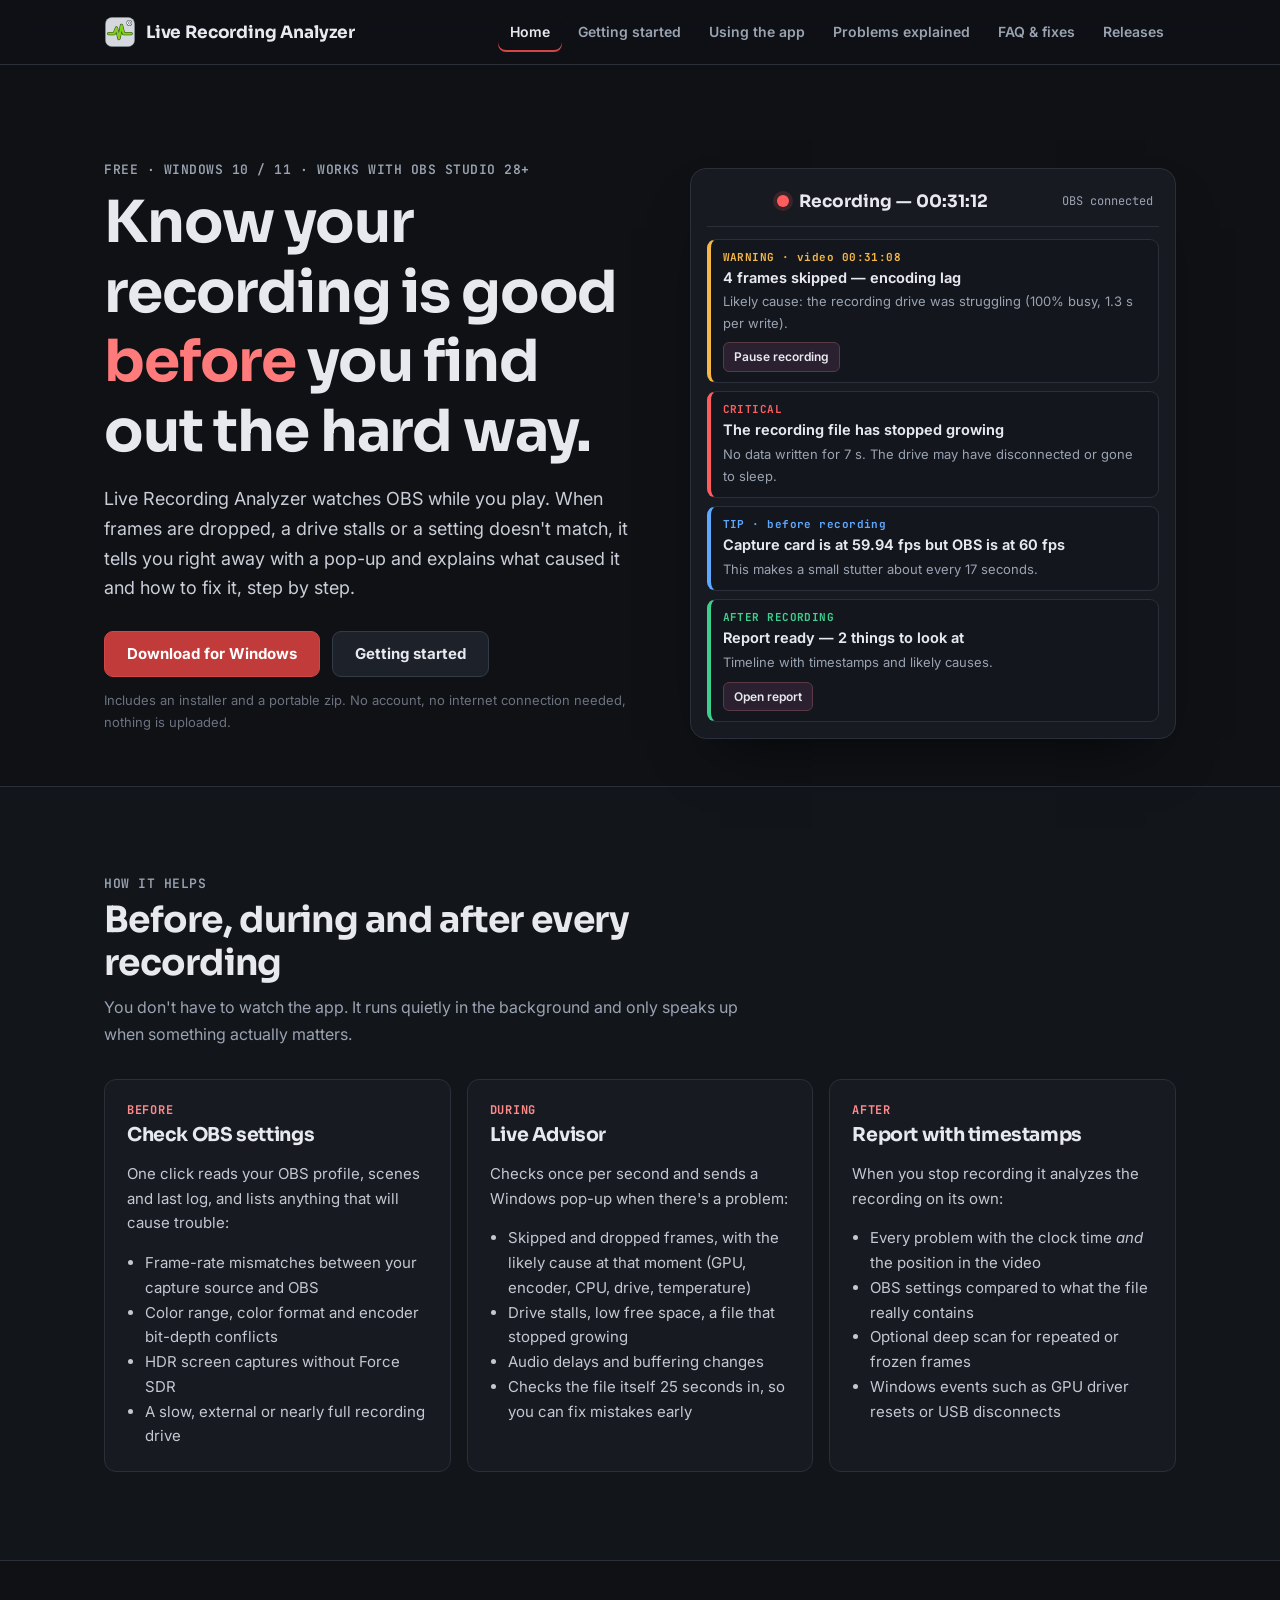
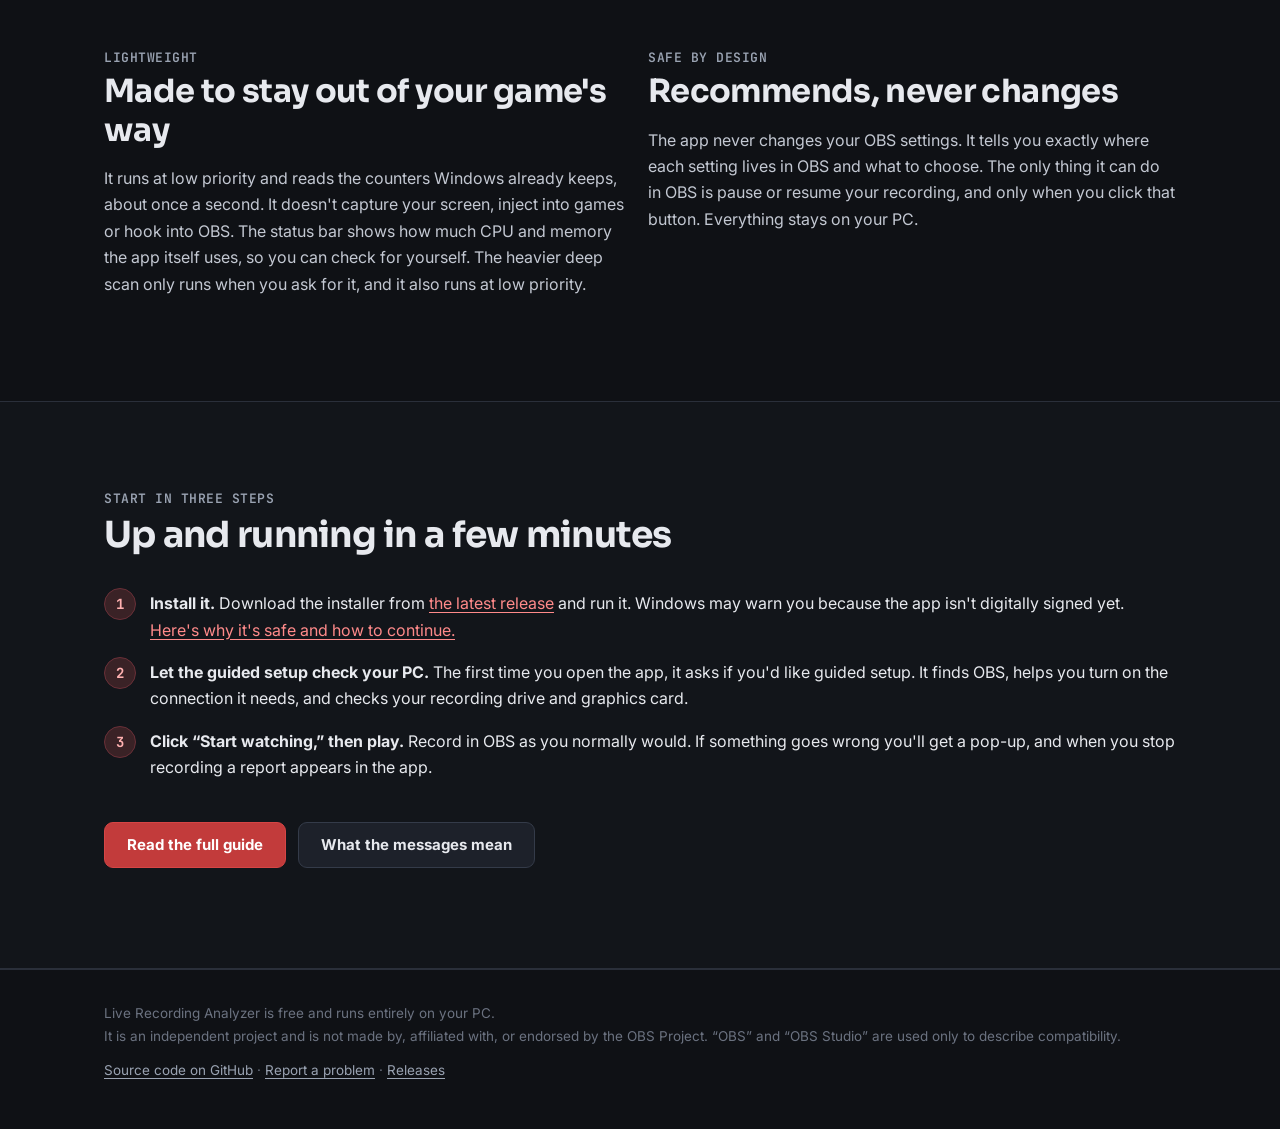
==== docs/index.html @ bfe43bae "Website: GitHub Pages site (home, getting started, using the app, problems explained, FAQ, releases)" ====
<!doctype html>
<html lang="en"><head>
<meta charset="utf-8"><meta name="viewport" content="width=device-width,initial-scale=1">
<title>Live Recording Analyzer — catches recording problems while you play</title>
<meta name="description" content="A free Windows app that watches OBS Studio while you record and tells you, in plain language, what went wrong and how to fix it — before, during and after recording.">
<meta property="og:title" content="Live Recording Analyzer — catches recording problems while you play"><meta property="og:description" content="A free Windows app that watches OBS Studio while you record and tells you, in plain language, what went wrong and how to fix it — before, during and after recording.">
<meta property="og:image" content="https://bloodrive65.github.io/live-recording-analyzer/assets/logo-512.png">
<link rel="icon" href="assets/logo.svg" type="image/svg+xml"><link rel="icon" href="assets/favicon-32.png" sizes="32x32">
<link rel="apple-touch-icon" href="assets/apple-touch-icon.png">
<link rel="preconnect" href="https://fonts.googleapis.com"><link rel="preconnect" href="https://fonts.gstatic.com" crossorigin>
<link href="https://fonts.googleapis.com/css2?family=Inter:wght@400;500;600;700&family=JetBrains+Mono:wght@500;700&family=Sora:wght@600;700&display=swap" rel="stylesheet">
<link rel="stylesheet" href="assets/site.css">
</head><body>
<a class="skip" href="#main">Skip to content</a>
<header class="top"><div class="wrap">
<a class="brand" href="index.html"><img src="assets/logo.svg" alt="" width="32" height="32">Live Recording Analyzer</a>
<button class="menu-btn" aria-label="Menu" aria-expanded="false" aria-controls="nav">&#9776;</button>
<nav class="nav" id="nav" aria-label="Main"><a href="index.html" aria-current=page>Home</a><a href="getting-started.html">Getting started</a><a href="using-the-app.html">Using the app</a><a href="problems-explained.html">Problems explained</a><a href="faq.html">FAQ & fixes</a><a href="releases.html">Releases</a></nav>
</div></header>
<main id="main">
<section class="hero"><div class="wrap">
<div>
<div class="eyebrow">Free · Windows 10 / 11 · Works with OBS Studio 28+</div>
<h1>Know your recording is good <em>before</em> you find out the hard way.</h1>
<p class="lead">Live Recording Analyzer watches OBS while you play. When frames are dropped, a drive stalls or a setting doesn't match, it tells you right away with a pop-up and explains what caused it and how to fix it, step by step.</p>
<div class="cta">
<a class="btn primary" href="https://github.com/bloodrive65/live-recording-analyzer/releases/latest">Download for Windows</a>
<a class="btn" href="getting-started.html">Getting started</a>
</div>
<p class="fine">Includes an installer and a portable zip. No account, no internet connection needed, nothing is uploaded.</p>
</div>
<div class="mock" role="img" aria-label="Example of the Advisor message feed during a recording">
<div class="mock-bar"><span class="dot"></span><b>Recording — 00:31:12</b><span>OBS connected</span></div>
<div class="msg c-warn"><div class="k">WARNING · video 00:31:08</div><div class="t">4 frames skipped — encoding lag</div><div class="b">Likely cause: the recording drive was struggling (100% busy, 1.3 s per write).</div><span class="act">Pause recording</span></div>
<div class="msg c-bad"><div class="k">CRITICAL</div><div class="t">The recording file has stopped growing</div><div class="b">No data written for 7 s. The drive may have disconnected or gone to sleep.</div></div>
<div class="msg c-tip"><div class="k">TIP · before recording</div><div class="t">Capture card is at 59.94 fps but OBS is at 60 fps</div><div class="b">This makes a small stutter about every 17 seconds.</div></div>
<div class="msg c-ok"><div class="k">AFTER RECORDING</div><div class="t">Report ready — 2 things to look at</div><div class="b">Timeline with timestamps and likely causes.</div><span class="act">Open report</span></div>
</div>
</div></section>

<section class="alt"><div class="wrap">
<div class="sec-h"><div class="eyebrow">How it helps</div><h2>Before, during and after every recording</h2>
<p>You don't have to watch the app. It runs quietly in the background and only speaks up when something actually matters.</p></div>
<div class="grid3">
<div class="card"><div class="phase">BEFORE</div><h3>Check OBS settings</h3>
<p>One click reads your OBS profile, scenes and last log, and lists anything that will cause trouble:</p>
<ul><li>Frame-rate mismatches between your capture source and OBS</li><li>Color range, color format and encoder bit-depth conflicts</li><li>HDR screen captures without Force SDR</li><li>A slow, external or nearly full recording drive</li></ul></div>
<div class="card"><div class="phase">DURING</div><h3>Live Advisor</h3>
<p>Checks once per second and sends a Windows pop-up when there's a problem:</p>
<ul><li>Skipped and dropped frames, with the likely cause at that moment (GPU, encoder, CPU, drive, temperature)</li><li>Drive stalls, low free space, a file that stopped growing</li><li>Audio delays and buffering changes</li><li>Checks the file itself 25 seconds in, so you can fix mistakes early</li></ul></div>
<div class="card"><div class="phase">AFTER</div><h3>Report with timestamps</h3>
<p>When you stop recording it analyzes the recording on its own:</p>
<ul><li>Every problem with the clock time <em>and</em> the position in the video</li><li>OBS settings compared to what the file really contains</li><li>Optional deep scan for repeated or frozen frames</li><li>Windows events such as GPU driver resets or USB disconnects</li></ul></div>
</div>
</div></section>

<section><div class="wrap grid2">
<div><div class="eyebrow">Lightweight</div><h2 style="font-size:clamp(24px,3vw,32px);margin:6px 0 10px">Made to stay out of your game's way</h2>
<p style="color:#c3c8d2">It runs at low priority and reads the counters Windows already keeps, about once a second. It doesn't capture your screen, inject into games or hook into OBS. The status bar shows how much CPU and memory the app itself uses, so you can check for yourself. The heavier deep scan only runs when you ask for it, and it also runs at low priority.</p></div>
<div><div class="eyebrow">Safe by design</div><h2 style="font-size:clamp(24px,3vw,32px);margin:6px 0 10px">Recommends, never changes</h2>
<p style="color:#c3c8d2">The app never changes your OBS settings. It tells you exactly where each setting lives in OBS and what to choose. The only thing it can do in OBS is pause or resume your recording, and only when you click that button. Everything stays on your PC.</p></div>
</div></section>

<section class="alt"><div class="wrap">
<div class="sec-h"><div class="eyebrow">Start in three steps</div><h2>Up and running in a few minutes</h2></div>
<ol class="steps">
<li><b>Install it.</b> Download the installer from <a href="https://github.com/bloodrive65/live-recording-analyzer/releases/latest">the latest release</a> and run it. Windows may warn you because the app isn't digitally signed yet. <a href="faq.html#smartscreen">Here's why it's safe and how to continue.</a></li>
<li><b>Let the guided setup check your PC.</b> The first time you open the app, it asks if you'd like guided setup. It finds OBS, helps you turn on the connection it needs, and checks your recording drive and graphics card.</li>
<li><b>Click “Start watching,” then play.</b> Record in OBS as you normally would. If something goes wrong you'll get a pop-up, and when you stop recording a report appears in the app.</li>
</ol>
<div class="cta"><a class="btn primary" href="getting-started.html">Read the full guide</a><a class="btn" href="problems-explained.html">What the messages mean</a></div>
</div></section>
</main>
<footer><div class="wrap">
<div>Live Recording Analyzer is free and runs entirely on your PC.<br>It is an independent project and is not made by, affiliated with, or endorsed by the OBS Project. “OBS” and “OBS Studio” are used only to describe compatibility.</div>
<div><a href="https://github.com/bloodrive65/live-recording-analyzer">Source code on GitHub</a> · <a href="https://github.com/bloodrive65/live-recording-analyzer/issues">Report a problem</a> · <a href="releases.html">Releases</a></div>
</div></footer>
<script src="assets/site.js" defer></script>
</body></html>
---- docs/assets/site.css ----
:root{
  --bg:#0f1115;--surface:#171a21;--surface-2:#1d212a;--line:#2a2f3a;--line-2:#343b49;
  --text:#e7e9ee;--muted:#9aa3b2;--faint:#6b7280;
  --accent:#d64545;--accent-2:#c23b3b;--accent-soft:#3a2226;
  --ok:#3ecf8e;--warn:#f5b748;--bad:#ff5d5d;--tip:#5fa8ff;--req:#c08cff;
  --radius:12px;--maxw:1120px;
  --font-display:'Sora','Segoe UI',sans-serif;--font-body:'Inter','Segoe UI',sans-serif;--font-mono:'JetBrains Mono',Consolas,monospace;
}
*{box-sizing:border-box}
html{scroll-behavior:smooth}
body{margin:0;background:var(--bg);color:var(--text);font:16px/1.65 var(--font-body);-webkit-font-smoothing:antialiased}
a{color:#ff8a8a;text-underline-offset:3px}
a:hover{color:#ffb0b0}
img{max-width:100%;height:auto;display:block}
.skip{position:absolute;left:-999px;top:8px;background:var(--accent);color:#fff;padding:8px 14px;border-radius:8px;z-index:50}
.skip:focus{left:12px}
:focus-visible{outline:2px solid #ff8a8a;outline-offset:3px;border-radius:4px}
.wrap{max-width:var(--maxw);margin:0 auto;padding:0 24px}

/* header */
.top{position:sticky;top:0;z-index:20;background:rgba(15,17,21,.86);backdrop-filter:blur(10px);border-bottom:1px solid var(--line)}
.top .wrap{display:flex;align-items:center;gap:20px;height:64px}
.brand{display:flex;align-items:center;gap:10px;color:var(--text);text-decoration:none;font:700 17px var(--font-display);letter-spacing:-.01em}
.brand img{width:32px;height:32px}
.nav{margin-left:auto;display:flex;gap:4px}
.nav a{color:var(--muted);text-decoration:none;font-size:14px;font-weight:600;padding:8px 12px;border-radius:8px;min-height:40px;display:flex;align-items:center}
.nav a:hover{color:var(--text);background:var(--surface)}
.nav a[aria-current=page]{color:var(--text);box-shadow:inset 0 -2px 0 var(--accent)}
.menu-btn{display:none;margin-left:auto;background:var(--surface);border:1px solid var(--line-2);color:var(--text);border-radius:8px;width:44px;height:44px;font-size:20px}
@media (max-width:820px){
  .menu-btn{display:block}
  .nav{display:none;position:absolute;top:64px;left:0;right:0;flex-direction:column;background:var(--bg);border-bottom:1px solid var(--line);padding:8px 16px 16px}
  .nav.open{display:flex}
}

/* buttons */
.btn{display:inline-flex;align-items:center;gap:10px;min-height:46px;padding:0 22px;border-radius:9px;font-weight:700;text-decoration:none;font-size:15px;border:1px solid var(--line-2);background:var(--surface-2);color:var(--text)}
.btn:hover{background:#262b36;color:var(--text)}
.btn.primary{background:var(--accent-2);border-color:var(--accent);color:#fff}
.btn.primary:hover{background:var(--accent)}
.btn small{font-weight:500;opacity:.8}

/* hero */
.hero{padding:clamp(48px,8vw,96px) 0 40px}
.hero .wrap{display:grid;grid-template-columns:1.05fr .95fr;gap:48px;align-items:center}
.eyebrow{font:600 13px var(--font-mono);color:var(--muted);letter-spacing:.04em;text-transform:uppercase}
h1,h2,h3{font-family:var(--font-display);letter-spacing:-.02em;line-height:1.2}
.hero h1{font-size:clamp(36px,5.2vw,58px);margin:10px 0 16px}
.hero h1 em{font-style:normal;color:#ff7b7b}
.lead{font-size:18px;color:#c9ced8;max-width:56ch}
.cta{display:flex;flex-wrap:wrap;gap:12px;margin:28px 0 12px}
.fine{font-size:13px;color:var(--faint)}
@media (max-width:900px){.hero .wrap{grid-template-columns:1fr}}

/* mock advisor */
.mock{background:var(--surface);border:1px solid var(--line);border-radius:16px;padding:16px;box-shadow:0 30px 60px -30px rgba(0,0,0,.7)}
.mock-bar{display:flex;align-items:center;gap:10px;padding:6px 6px 14px;border-bottom:1px solid var(--line);margin-bottom:12px}
.dot{width:12px;height:12px;border-radius:50%;background:var(--bad);box-shadow:0 0 0 4px rgba(255,93,93,.15)}
.mock-bar b{font:700 17px var(--font-display)}
.mock-bar span{margin-left:auto;font:12px var(--font-mono);color:var(--muted)}
.msg{background:#13161c;border:1px solid var(--line);border-left:4px solid var(--c,var(--muted));border-radius:9px;padding:10px 12px;margin-top:8px}
.msg .k{font:700 11px var(--font-mono);color:var(--c);letter-spacing:.04em}
.msg .t{font-weight:650;font-size:14.5px;margin:2px 0}
.msg .b{font-size:13px;color:var(--muted)}
.msg .act{display:inline-block;margin-top:8px;font-size:12px;font-weight:600;padding:4px 10px;border-radius:6px;background:#2a2030;border:1px solid #5a3a46}
.c-bad{--c:var(--bad)}.c-warn{--c:var(--warn)}.c-tip{--c:var(--tip)}.c-ok{--c:var(--ok)}.c-req{--c:var(--req)}.c-st{--c:var(--muted)}

/* sections */
section{padding:clamp(48px,7vw,88px) 0}
section.alt{background:#12151a;border-block:1px solid var(--line)}
.sec-h{max-width:64ch;margin-bottom:32px}
.sec-h h2{font-size:clamp(26px,3.2vw,36px);margin:6px 0 10px}
.sec-h p{color:var(--muted);margin:0}
.grid3{display:grid;grid-template-columns:repeat(3,1fr);gap:16px}
.grid2{display:grid;grid-template-columns:repeat(2,1fr);gap:16px}
@media (max-width:860px){.grid3,.grid2{grid-template-columns:1fr}}
.card{background:var(--surface);border:1px solid var(--line);border-radius:var(--radius);padding:22px}
.card h3{font-size:19px;margin:6px 0 8px}
.card p,.card li{color:#c3c8d2;font-size:15px}
.card ul{padding-left:18px;margin:8px 0 0}
.phase{font:700 12px var(--font-mono);color:#ff8a8a;letter-spacing:.06em}

/* doc pages */
.page{display:grid;grid-template-columns:220px 1fr;gap:48px;padding:48px 0 80px}
.toc{position:sticky;top:88px;align-self:start;font-size:14px}
.toc b{display:block;font:700 12px var(--font-mono);color:var(--muted);letter-spacing:.06em;margin-bottom:8px}
.toc a{display:block;color:var(--muted);text-decoration:none;padding:5px 0}
.toc a:hover{color:var(--text)}
.doc{max-width:72ch;min-width:0}
.doc h1{font-size:clamp(30px,4vw,42px);margin:0 0 10px}
.doc h2{font-size:24px;margin:44px 0 10px;padding-top:12px;border-top:1px solid var(--line)}
.doc h3{font-size:18px;margin:26px 0 6px}
.doc p,.doc li{color:#cfd4dd}
.doc .intro{font-size:18px;color:#c9ced8}
.path{font:600 13.5px var(--font-mono);background:var(--surface-2);border:1px solid var(--line-2);padding:1px 7px;border-radius:6px;color:#f0f2f5;white-space:normal}
.note{border:1px solid var(--line-2);border-left:4px solid var(--c,var(--tip));background:var(--surface);border-radius:9px;padding:12px 16px;margin:16px 0}
.note p{margin:4px 0}
.steps{counter-reset:s;list-style:none;padding:0}
.steps>li{counter-increment:s;position:relative;padding:2px 0 14px 46px}
.steps>li::before{content:counter(s);position:absolute;left:0;top:0;width:30px;height:30px;border-radius:50%;background:var(--accent-soft);border:1px solid #6a3038;color:#ffb0b0;font:700 14px var(--font-mono);display:flex;align-items:center;justify-content:center}
table{width:100%;border-collapse:collapse;font-size:14.5px;margin:12px 0}
th,td{text-align:left;padding:10px 12px;border-bottom:1px solid var(--line);vertical-align:top}
th{color:var(--muted);font-weight:600;font-size:13px;background:var(--surface)}
.table-wrap{overflow-x:auto;border:1px solid var(--line);border-radius:10px}
.table-wrap table{margin:0}
.pill{display:inline-block;font:700 11px var(--font-mono);padding:2px 8px;border-radius:99px;border:1px solid currentColor;letter-spacing:.04em;white-space:nowrap}
details{background:var(--surface);border:1px solid var(--line);border-radius:10px;padding:0 16px;margin:10px 0}
details summary{cursor:pointer;font-weight:650;padding:14px 0;min-height:44px}
details[open] summary{border-bottom:1px solid var(--line);margin-bottom:8px}
@media (max-width:860px){.page{grid-template-columns:1fr;gap:16px}.toc{position:static;border:1px solid var(--line);border-radius:10px;padding:14px;background:var(--surface)}}

/* releases */
.rel{background:var(--surface);border:1px solid var(--line);border-radius:var(--radius);padding:24px;margin:18px 0}
.rel header{display:flex;flex-wrap:wrap;gap:10px 16px;align-items:baseline}
.rel h2{border:0;margin:0;padding:0;font-size:24px}
.rel .date{color:var(--muted);font-size:14px}
.rel .dl{display:flex;flex-wrap:wrap;gap:10px;margin-top:16px}

footer{border-top:1px solid var(--line);padding:32px 0 48px;color:var(--faint);font-size:13.5px}
footer .wrap{display:flex;flex-wrap:wrap;gap:12px 32px;justify-content:space-between}
footer a{color:var(--muted)}
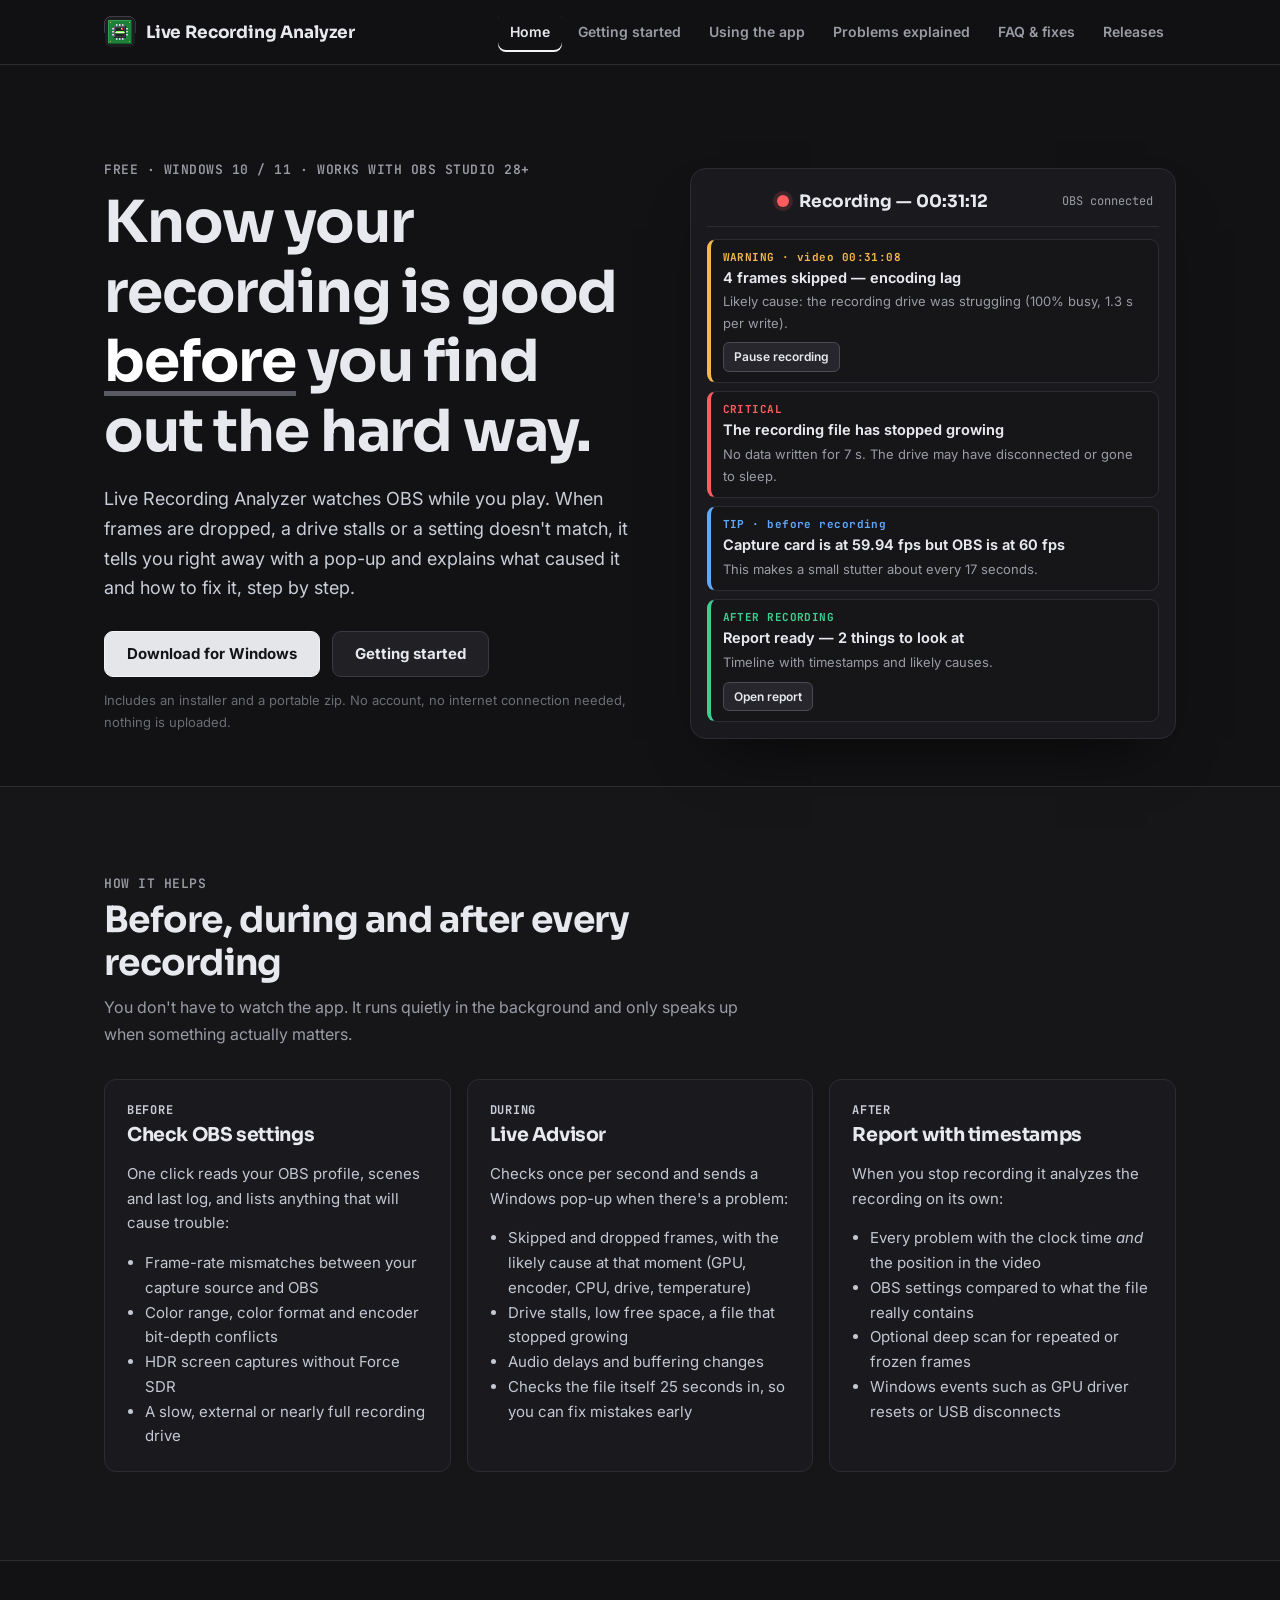
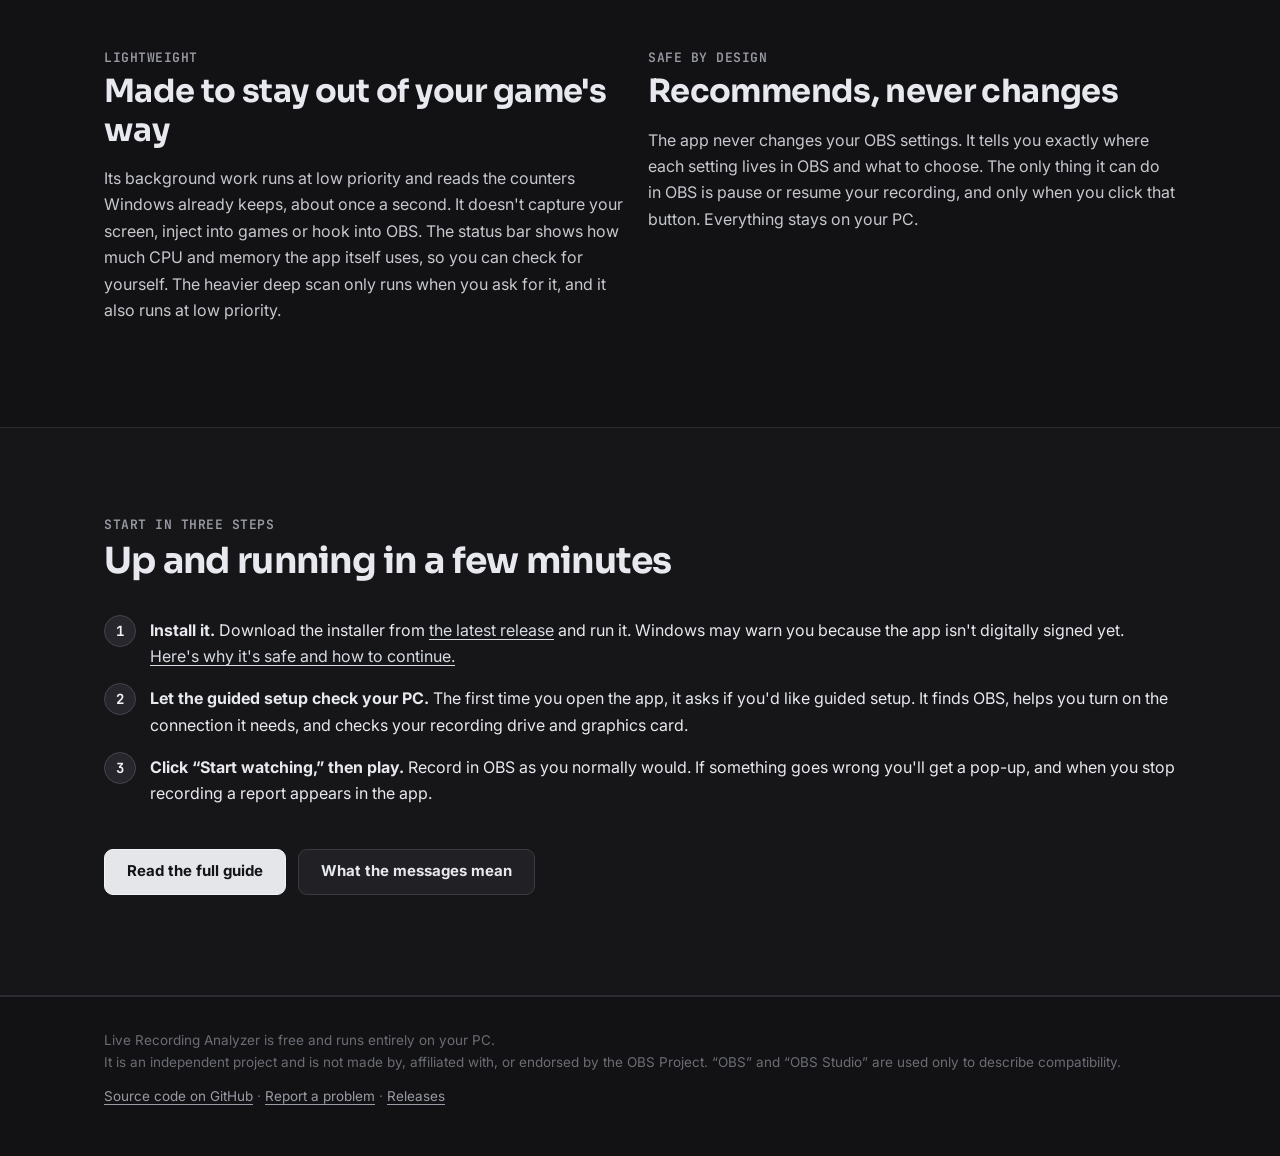
==== commit 16d4975c: "1.4.0: responsive window (normal priority, analysis in its own process, background file checks), tim" ====
--- a/docs/index.html
+++ b/docs/index.html
@@ -13,7 +13,7 @@
 </head><body>
 <a class="skip" href="#main">Skip to content</a>
 <header class="top"><div class="wrap">
-<a class="brand" href="index.html"><img src="assets/logo.svg" alt="" width="32" height="32">Live Recording Analyzer</a>
+<a class="brand" href="index.html"><img src="assets/favicon-32.png" srcset="assets/favicon-32.png 1x, assets/logo-64.png 2x, assets/logo-512.png 4x" alt="" width="32" height="32">Live Recording Analyzer</a>
 <button class="menu-btn" aria-label="Menu" aria-expanded="false" aria-controls="nav">&#9776;</button>
 <nav class="nav" id="nav" aria-label="Main"><a href="index.html" aria-current=page>Home</a><a href="getting-started.html">Getting started</a><a href="using-the-app.html">Using the app</a><a href="problems-explained.html">Problems explained</a><a href="faq.html">FAQ & fixes</a><a href="releases.html">Releases</a></nav>
 </div></header>
@@ -56,9 +56,9 @@
 
 <section><div class="wrap grid2">
 <div><div class="eyebrow">Lightweight</div><h2 style="font-size:clamp(24px,3vw,32px);margin:6px 0 10px">Made to stay out of your game's way</h2>
-<p style="color:#c3c8d2">It runs at low priority and reads the counters Windows already keeps, about once a second. It doesn't capture your screen, inject into games or hook into OBS. The status bar shows how much CPU and memory the app itself uses, so you can check for yourself. The heavier deep scan only runs when you ask for it, and it also runs at low priority.</p></div>
+<p style="color:#c6c8ce">Its background work runs at low priority and reads the counters Windows already keeps, about once a second. It doesn't capture your screen, inject into games or hook into OBS. The status bar shows how much CPU and memory the app itself uses, so you can check for yourself. The heavier deep scan only runs when you ask for it, and it also runs at low priority.</p></div>
 <div><div class="eyebrow">Safe by design</div><h2 style="font-size:clamp(24px,3vw,32px);margin:6px 0 10px">Recommends, never changes</h2>
-<p style="color:#c3c8d2">The app never changes your OBS settings. It tells you exactly where each setting lives in OBS and what to choose. The only thing it can do in OBS is pause or resume your recording, and only when you click that button. Everything stays on your PC.</p></div>
+<p style="color:#c6c8ce">The app never changes your OBS settings. It tells you exactly where each setting lives in OBS and what to choose. The only thing it can do in OBS is pause or resume your recording, and only when you click that button. Everything stays on your PC.</p></div>
 </div></section>
 
 <section class="alt"><div class="wrap">
--- a/docs/assets/site.css
+++ b/docs/assets/site.css
@@ -1,7 +1,7 @@
 :root{
-  --bg:#0f1115;--surface:#171a21;--surface-2:#1d212a;--line:#2a2f3a;--line-2:#343b49;
-  --text:#e7e9ee;--muted:#9aa3b2;--faint:#6b7280;
-  --accent:#d64545;--accent-2:#c23b3b;--accent-soft:#3a2226;
+  --bg:#121214;--surface:#1a1a1e;--surface-2:#202025;--line:#2c2c33;--line-2:#3a3a43;
+  --text:#e7e9ee;--muted:#9a9ca5;--faint:#6b6d75;
+  --accent:#f2f3f5;--accent-2:#e4e6ea;--accent-soft:#26262c;
   --ok:#3ecf8e;--warn:#f5b748;--bad:#ff5d5d;--tip:#5fa8ff;--req:#c08cff;
   --radius:12px;--maxw:1120px;
   --font-display:'Sora','Segoe UI',sans-serif;--font-body:'Inter','Segoe UI',sans-serif;--font-mono:'JetBrains Mono',Consolas,monospace;
@@ -9,19 +9,19 @@
 *{box-sizing:border-box}
 html{scroll-behavior:smooth}
 body{margin:0;background:var(--bg);color:var(--text);font:16px/1.65 var(--font-body);-webkit-font-smoothing:antialiased}
-a{color:#ff8a8a;text-underline-offset:3px}
-a:hover{color:#ffb0b0}
+a{color:#d7dce4;text-underline-offset:3px}
+a:hover{color:#ffffff}
 img{max-width:100%;height:auto;display:block}
-.skip{position:absolute;left:-999px;top:8px;background:var(--accent);color:#fff;padding:8px 14px;border-radius:8px;z-index:50}
+.skip{position:absolute;left:-999px;top:8px;background:var(--accent);color:#141416;padding:8px 14px;border-radius:8px;z-index:50}
 .skip:focus{left:12px}
-:focus-visible{outline:2px solid #ff8a8a;outline-offset:3px;border-radius:4px}
+:focus-visible{outline:2px solid #f2f3f5;outline-offset:3px;border-radius:4px}
 .wrap{max-width:var(--maxw);margin:0 auto;padding:0 24px}
 
 /* header */
-.top{position:sticky;top:0;z-index:20;background:rgba(15,17,21,.86);backdrop-filter:blur(10px);border-bottom:1px solid var(--line)}
+.top{position:sticky;top:0;z-index:20;background:rgba(18,18,20,.86);backdrop-filter:blur(10px);border-bottom:1px solid var(--line)}
 .top .wrap{display:flex;align-items:center;gap:20px;height:64px}
 .brand{display:flex;align-items:center;gap:10px;color:var(--text);text-decoration:none;font:700 17px var(--font-display);letter-spacing:-.01em}
-.brand img{width:32px;height:32px}
+.brand img{width:32px;height:32px;image-rendering:pixelated}
 .nav{margin-left:auto;display:flex;gap:4px}
 .nav a{color:var(--muted);text-decoration:none;font-size:14px;font-weight:600;padding:8px 12px;border-radius:8px;min-height:40px;display:flex;align-items:center}
 .nav a:hover{color:var(--text);background:var(--surface)}
@@ -35,8 +35,8 @@
 
 /* buttons */
 .btn{display:inline-flex;align-items:center;gap:10px;min-height:46px;padding:0 22px;border-radius:9px;font-weight:700;text-decoration:none;font-size:15px;border:1px solid var(--line-2);background:var(--surface-2);color:var(--text)}
-.btn:hover{background:#262b36;color:var(--text)}
-.btn.primary{background:var(--accent-2);border-color:var(--accent);color:#fff}
+.btn:hover{background:#2c2c33;color:var(--text)}
+.btn.primary{background:var(--accent-2);border-color:var(--accent);color:#141416}
 .btn.primary:hover{background:var(--accent)}
 .btn small{font-weight:500;opacity:.8}
 
@@ -46,7 +46,7 @@
 .eyebrow{font:600 13px var(--font-mono);color:var(--muted);letter-spacing:.04em;text-transform:uppercase}
 h1,h2,h3{font-family:var(--font-display);letter-spacing:-.02em;line-height:1.2}
 .hero h1{font-size:clamp(36px,5.2vw,58px);margin:10px 0 16px}
-.hero h1 em{font-style:normal;color:#ff7b7b}
+.hero h1 em{font-style:normal;color:#fff;text-decoration:underline;text-decoration-thickness:5px;text-underline-offset:10px;text-decoration-color:#5a5a64}
 .lead{font-size:18px;color:#c9ced8;max-width:56ch}
 .cta{display:flex;flex-wrap:wrap;gap:12px;margin:28px 0 12px}
 .fine{font-size:13px;color:var(--faint)}
@@ -58,16 +58,16 @@
 .dot{width:12px;height:12px;border-radius:50%;background:var(--bad);box-shadow:0 0 0 4px rgba(255,93,93,.15)}
 .mock-bar b{font:700 17px var(--font-display)}
 .mock-bar span{margin-left:auto;font:12px var(--font-mono);color:var(--muted)}
-.msg{background:#13161c;border:1px solid var(--line);border-left:4px solid var(--c,var(--muted));border-radius:9px;padding:10px 12px;margin-top:8px}
+.msg{background:#161619;border:1px solid var(--line);border-left:4px solid var(--c,var(--muted));border-radius:9px;padding:10px 12px;margin-top:8px}
 .msg .k{font:700 11px var(--font-mono);color:var(--c);letter-spacing:.04em}
 .msg .t{font-weight:650;font-size:14.5px;margin:2px 0}
 .msg .b{font-size:13px;color:var(--muted)}
-.msg .act{display:inline-block;margin-top:8px;font-size:12px;font-weight:600;padding:4px 10px;border-radius:6px;background:#2a2030;border:1px solid #5a3a46}
+.msg .act{display:inline-block;margin-top:8px;font-size:12px;font-weight:600;padding:4px 10px;border-radius:6px;background:#26262c;border:1px solid #4a4a54}
 .c-bad{--c:var(--bad)}.c-warn{--c:var(--warn)}.c-tip{--c:var(--tip)}.c-ok{--c:var(--ok)}.c-req{--c:var(--req)}.c-st{--c:var(--muted)}
 
 /* sections */
 section{padding:clamp(48px,7vw,88px) 0}
-section.alt{background:#12151a;border-block:1px solid var(--line)}
+section.alt{background:#161619;border-block:1px solid var(--line)}
 .sec-h{max-width:64ch;margin-bottom:32px}
 .sec-h h2{font-size:clamp(26px,3.2vw,36px);margin:6px 0 10px}
 .sec-h p{color:var(--muted);margin:0}
@@ -78,7 +78,7 @@
 .card h3{font-size:19px;margin:6px 0 8px}
 .card p,.card li{color:#c3c8d2;font-size:15px}
 .card ul{padding-left:18px;margin:8px 0 0}
-.phase{font:700 12px var(--font-mono);color:#ff8a8a;letter-spacing:.06em}
+.phase{font:700 12px var(--font-mono);color:#c9ced8;letter-spacing:.06em}
 
 /* doc pages */
 .page{display:grid;grid-template-columns:220px 1fr;gap:48px;padding:48px 0 80px}
@@ -90,14 +90,14 @@
 .doc h1{font-size:clamp(30px,4vw,42px);margin:0 0 10px}
 .doc h2{font-size:24px;margin:44px 0 10px;padding-top:12px;border-top:1px solid var(--line)}
 .doc h3{font-size:18px;margin:26px 0 6px}
-.doc p,.doc li{color:#cfd4dd}
+.doc p,.doc li{color:#d2d4da}
 .doc .intro{font-size:18px;color:#c9ced8}
 .path{font:600 13.5px var(--font-mono);background:var(--surface-2);border:1px solid var(--line-2);padding:1px 7px;border-radius:6px;color:#f0f2f5;white-space:normal}
 .note{border:1px solid var(--line-2);border-left:4px solid var(--c,var(--tip));background:var(--surface);border-radius:9px;padding:12px 16px;margin:16px 0}
 .note p{margin:4px 0}
 .steps{counter-reset:s;list-style:none;padding:0}
 .steps>li{counter-increment:s;position:relative;padding:2px 0 14px 46px}
-.steps>li::before{content:counter(s);position:absolute;left:0;top:0;width:30px;height:30px;border-radius:50%;background:var(--accent-soft);border:1px solid #6a3038;color:#ffb0b0;font:700 14px var(--font-mono);display:flex;align-items:center;justify-content:center}
+.steps>li::before{content:counter(s);position:absolute;left:0;top:0;width:30px;height:30px;border-radius:50%;background:var(--accent-soft);border:1px solid #44444d;color:#f2f3f5;font:700 14px var(--font-mono);display:flex;align-items:center;justify-content:center}
 table{width:100%;border-collapse:collapse;font-size:14.5px;margin:12px 0}
 th,td{text-align:left;padding:10px 12px;border-bottom:1px solid var(--line);vertical-align:top}
 th{color:var(--muted);font-weight:600;font-size:13px;background:var(--surface)}
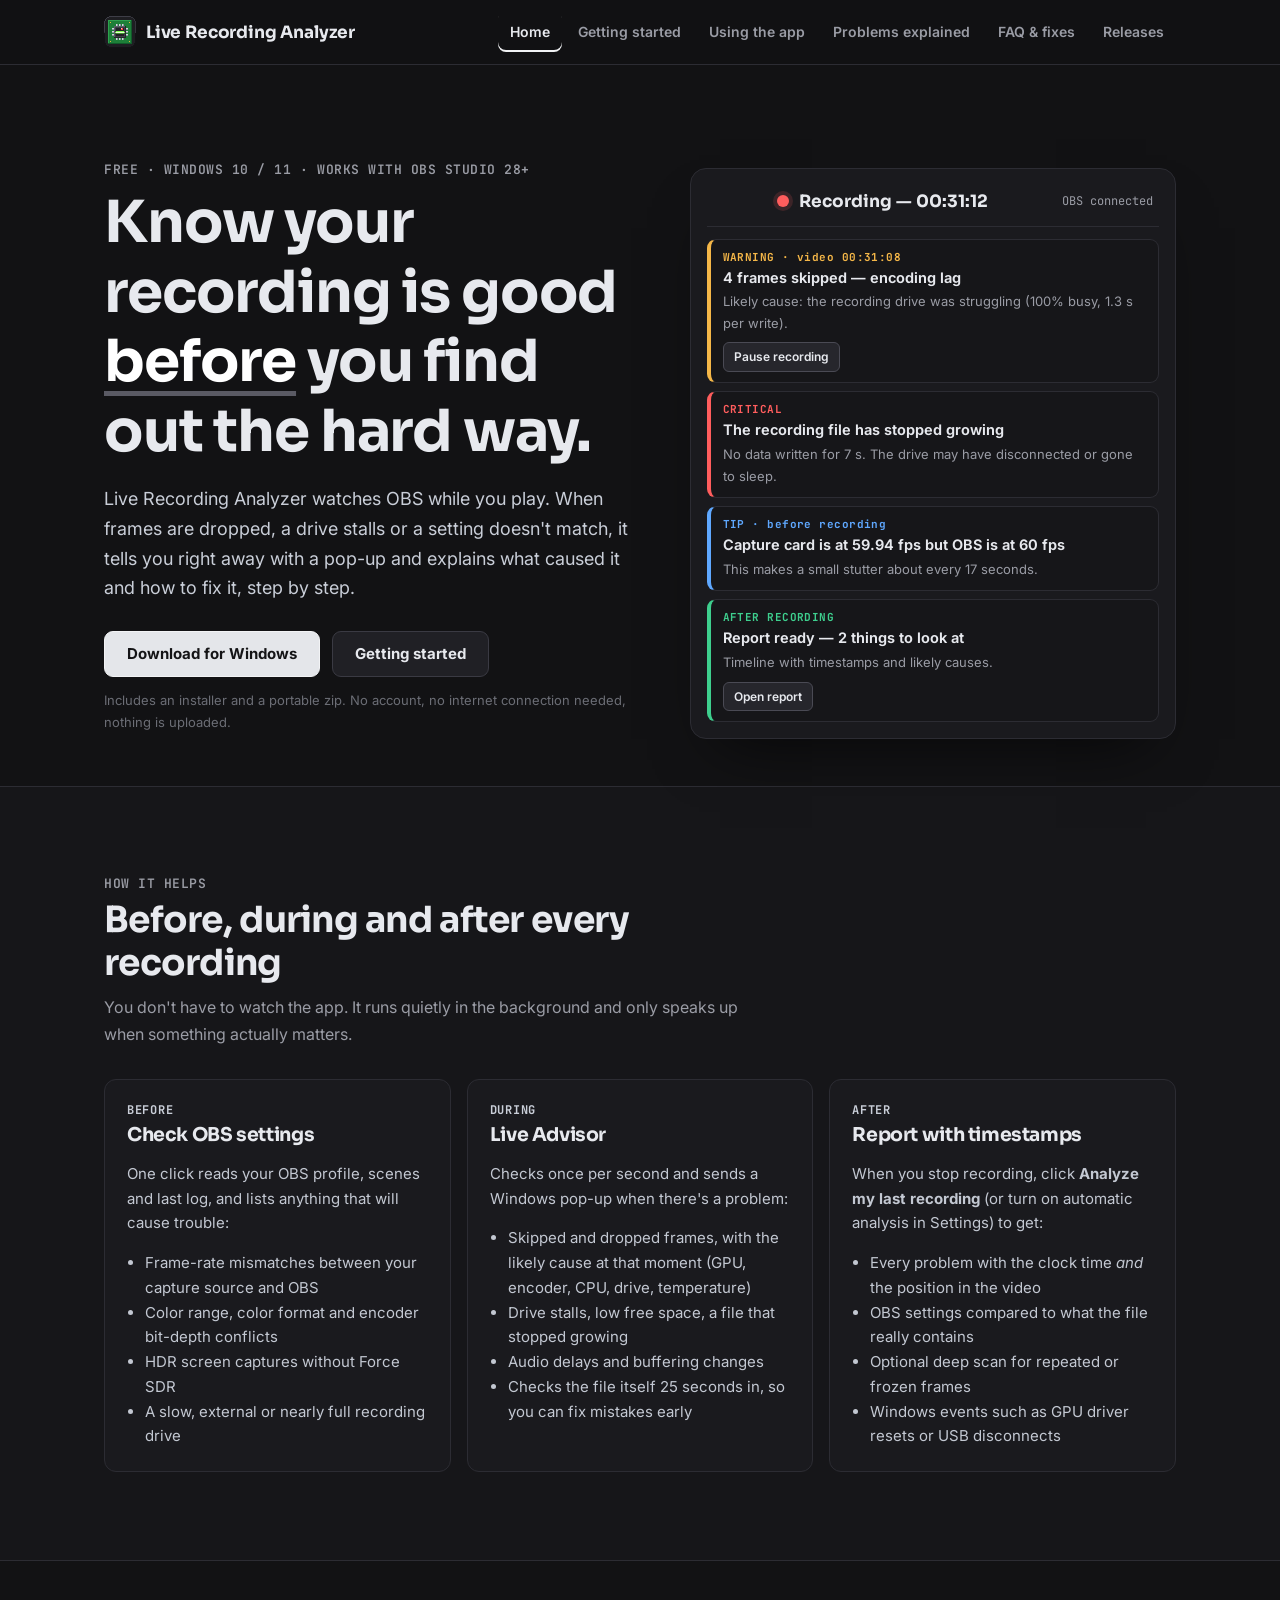
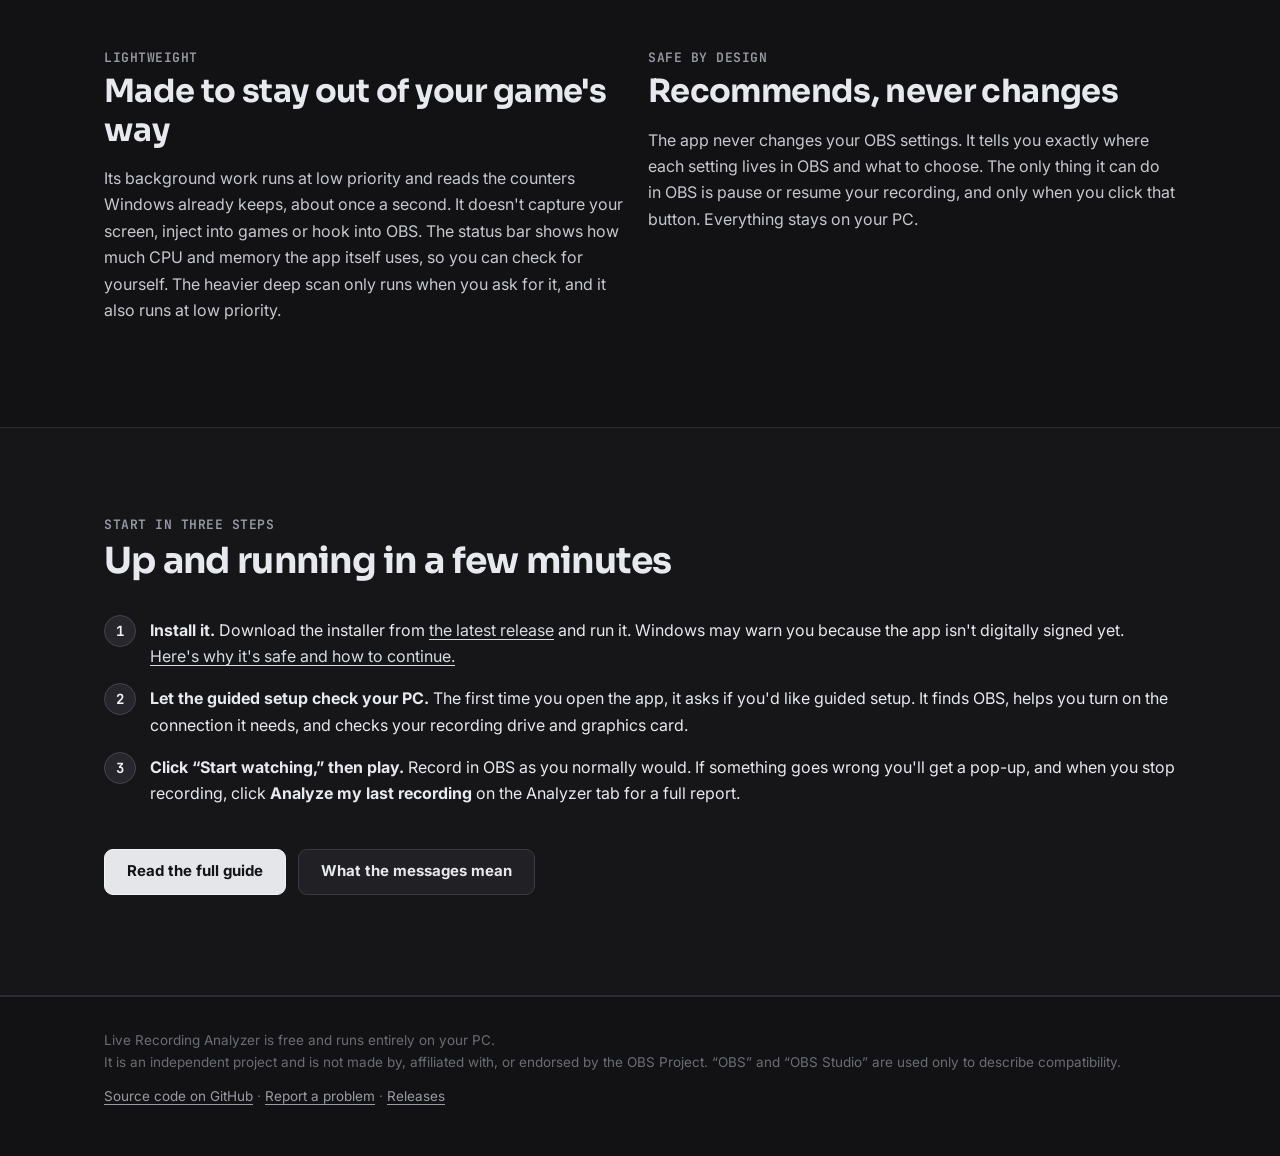
==== commit 4384a179: "1.4.2: automatic analysis off unless turned on; single instance (no double notifications or second w" ====
--- a/docs/index.html
+++ b/docs/index.html
@@ -49,7 +49,7 @@
 <p>Checks once per second and sends a Windows pop-up when there's a problem:</p>
 <ul><li>Skipped and dropped frames, with the likely cause at that moment (GPU, encoder, CPU, drive, temperature)</li><li>Drive stalls, low free space, a file that stopped growing</li><li>Audio delays and buffering changes</li><li>Checks the file itself 25 seconds in, so you can fix mistakes early</li></ul></div>
 <div class="card"><div class="phase">AFTER</div><h3>Report with timestamps</h3>
-<p>When you stop recording it analyzes the recording on its own:</p>
+<p>When you stop recording, click <b>Analyze my last recording</b> (or turn on automatic analysis in Settings) to get:</p>
 <ul><li>Every problem with the clock time <em>and</em> the position in the video</li><li>OBS settings compared to what the file really contains</li><li>Optional deep scan for repeated or frozen frames</li><li>Windows events such as GPU driver resets or USB disconnects</li></ul></div>
 </div>
 </div></section>
@@ -66,7 +66,7 @@
 <ol class="steps">
 <li><b>Install it.</b> Download the installer from <a href="https://github.com/bloodrive65/live-recording-analyzer/releases/latest">the latest release</a> and run it. Windows may warn you because the app isn't digitally signed yet. <a href="faq.html#smartscreen">Here's why it's safe and how to continue.</a></li>
 <li><b>Let the guided setup check your PC.</b> The first time you open the app, it asks if you'd like guided setup. It finds OBS, helps you turn on the connection it needs, and checks your recording drive and graphics card.</li>
-<li><b>Click “Start watching,” then play.</b> Record in OBS as you normally would. If something goes wrong you'll get a pop-up, and when you stop recording a report appears in the app.</li>
+<li><b>Click “Start watching,” then play.</b> Record in OBS as you normally would. If something goes wrong you'll get a pop-up, and when you stop recording, click <b>Analyze my last recording</b> on the Analyzer tab for a full report.</li>
 </ol>
 <div class="cta"><a class="btn primary" href="getting-started.html">Read the full guide</a><a class="btn" href="problems-explained.html">What the messages mean</a></div>
 </div></section>
